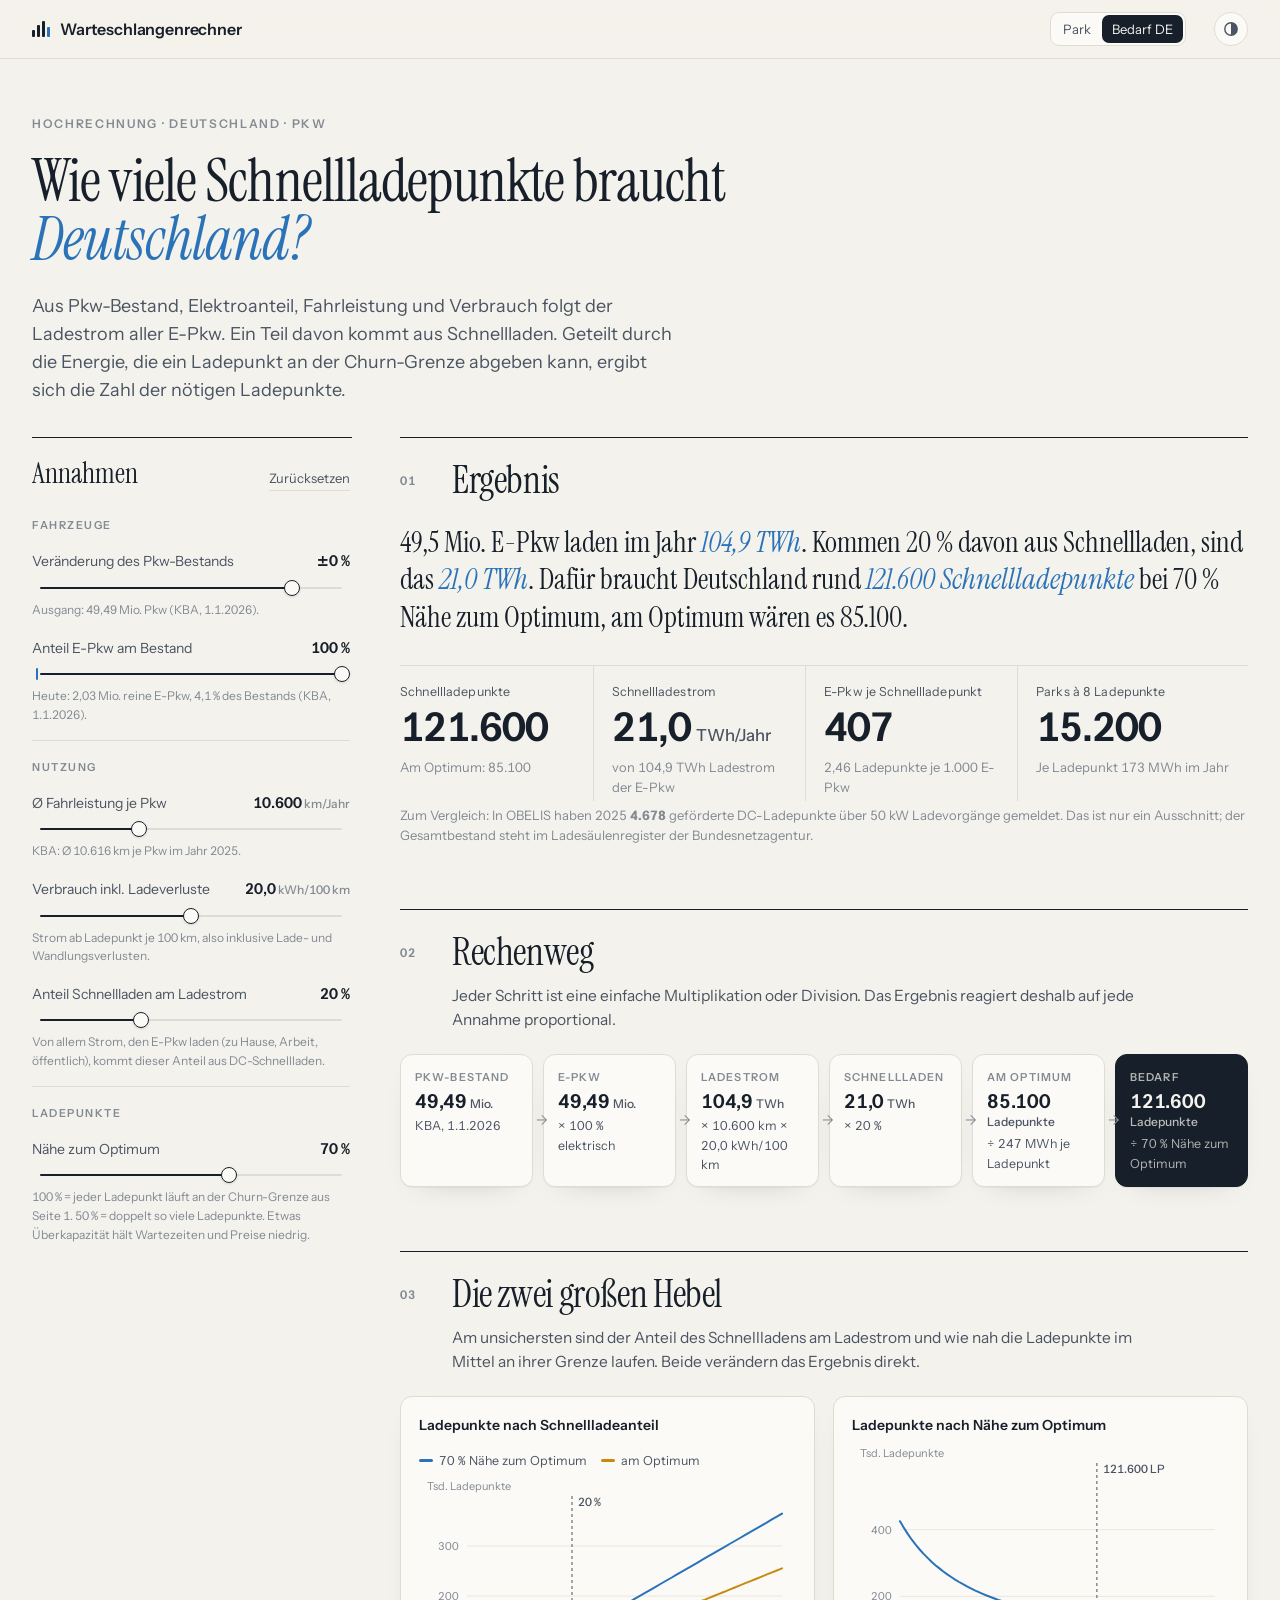
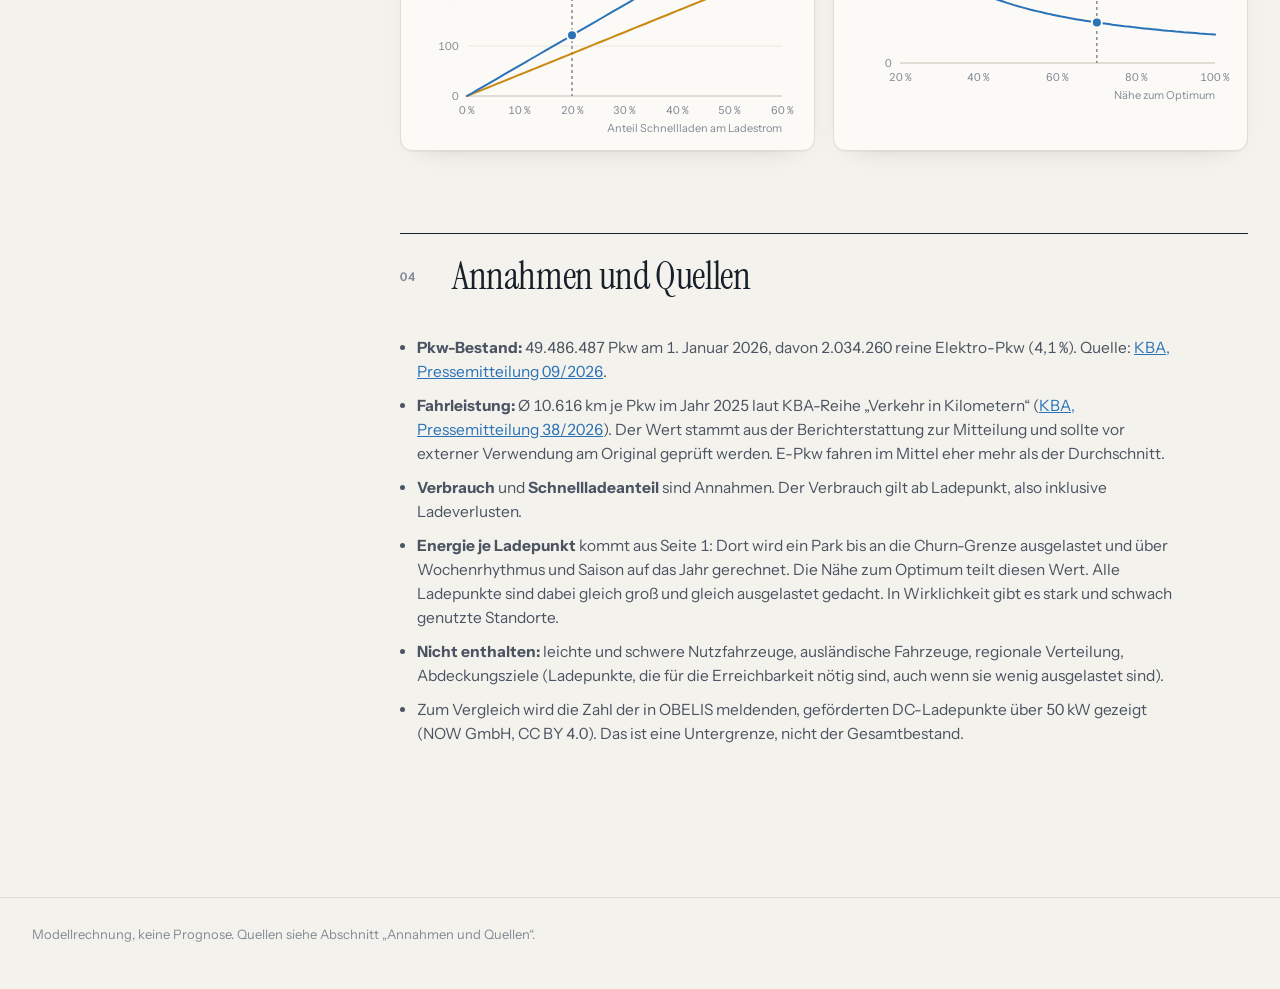
==== web/bedarf.html @ bb781775 "Seite 2: Bedarf an Schnellladepunkten in Deutschland - Eigene Seite bedarf.html mit Umschalter Park " ====
<!doctype html>
<html lang="de">
<head>
  <meta charset="utf-8">
  <meta name="viewport" content="width=device-width, initial-scale=1">
  <title>Schnellladebedarf Deutschland · Warteschlangenrechner</title>
  <meta name="description" content="Wie viele Schnellladepunkte braucht Deutschland? Hochrechnung aus Pkw-Bestand, E-Anteil, Fahrleistung, Verbrauch und Schnellladeanteil, mit der Energie je Ladepunkt aus dem Warteschlangenrechner.">
  <link rel="icon" href="data:image/svg+xml,%3Csvg xmlns='http://www.w3.org/2000/svg' viewBox='0 0 32 32'%3E%3Crect width='32' height='32' rx='7' fill='%2317202a'/%3E%3Cpath d='M7 22h18M9 22v-7h4v7M15 22V11h4v11M21 22v-4h3' stroke='%23f4f2ec' stroke-width='2' fill='none' stroke-linecap='round'/%3E%3C/svg%3E">
  <link rel="preconnect" href="https://fonts.googleapis.com">
  <link rel="preconnect" href="https://fonts.gstatic.com" crossorigin>
  <link href="https://fonts.googleapis.com/css2?family=Instrument+Sans:wght@400;500;600;700&family=Instrument+Serif:ital@0;1&display=swap" rel="stylesheet">
  <link rel="stylesheet" href="css/style.css">
</head>
<body>
  <header class="masthead">
    <div class="wrap masthead__inner">
      <a class="brand" href="#top">
        <span class="brand__mark" aria-hidden="true"><i></i><i></i><i></i><i></i></span>
        <span class="brand__name">Warteschlangenrechner</span>
      </a>
      <nav class="pages" aria-label="Seiten">
        <a href="index.html" data-page="park">Park</a>
        <a href="bedarf.html" aria-current="page">Bedarf DE</a>
      </nav>
      <button class="icon-btn" id="theme" type="button" aria-label="Farbschema wechseln" title="Hell / Dunkel">
        <svg width="16" height="16" viewBox="0 0 16 16" aria-hidden="true"><circle cx="8" cy="8" r="6.2" fill="none" stroke="currentColor" stroke-width="1.4"/><path d="M8 1.8a6.2 6.2 0 0 1 0 12.4z" fill="currentColor"/></svg>
      </button>
    </div>
  </header>

  <section class="hero hero--small" id="top">
    <div class="wrap">
      <p class="eyebrow">Hochrechnung · Deutschland · Pkw</p>
      <h1 class="hero__title">Wie viele Schnellladepunkte braucht <em>Deutschland?</em></h1>
      <p class="hero__lede">Aus Pkw-Bestand, Elektroanteil, Fahrleistung und Verbrauch folgt der Ladestrom aller E-Pkw. Ein Teil davon kommt aus Schnellladen. Geteilt durch die Energie, die ein Ladepunkt an der Churn-Grenze abgeben kann, ergibt sich die Zahl der nötigen Ladepunkte.</p>
    </div>
  </section>

  <main class="wrap app">
    <aside class="panel" aria-label="Annahmen">
      <div class="panel__inner">
        <div class="panel__head">
          <h2 class="panel__title">Annahmen</h2>
          <button class="link-btn" id="reset" type="button">Zurücksetzen</button>
        </div>
        <fieldset class="group">
          <legend>Fahrzeuge</legend>
          <div class="field" data-key="bdelta"></div>
          <div class="field" data-key="ea"></div>
        </fieldset>
        <fieldset class="group">
          <legend>Nutzung</legend>
          <div class="field" data-key="km"></div>
          <div class="field" data-key="vb"></div>
          <div class="field" data-key="sl"></div>
        </fieldset>
        <fieldset class="group">
          <legend>Ladepunkte</legend>
          <div class="field" data-key="opt"></div>
          <p class="group__lede" id="park-info"></p>
          <p class="group__lede"><a id="park-link" href="index.html">Park auf Seite 1 ändern →</a></p>
        </fieldset>
        <p class="panel__note">Die Einstellungen beider Seiten stehen in der Adresszeile und lassen sich als Link teilen.</p>
      </div>
    </aside>

    <div class="results">
      <section class="block" id="ergebnis">
        <header class="block__head">
          <span class="block__no">01</span>
          <h2>Ergebnis</h2>
        </header>
        <p class="summary" id="summary"></p>
        <div class="kpis" id="kpis"></div>
        <p class="note" id="compare"></p>
      </section>

      <section class="block" id="rechenweg">
        <header class="block__head">
          <span class="block__no">02</span>
          <h2>Rechenweg</h2>
          <p class="block__lede">Jeder Schritt ist eine einfache Multiplikation oder Division. Das Ergebnis reagiert deshalb auf jede Annahme proportional.</p>
        </header>
        <ol class="steps" id="steps"></ol>
      </section>

      <section class="block" id="empfindlichkeit">
        <header class="block__head">
          <span class="block__no">03</span>
          <h2>Die zwei großen Hebel</h2>
          <p class="block__lede">Am unsichersten sind der Anteil des Schnellladens am Ladestrom und wie nah die Ladepunkte im Mittel an ihrer Grenze laufen. Beide verändern das Ergebnis direkt.</p>
        </header>
        <div class="grid-2">
          <figure class="card">
            <figcaption class="card__title">Ladepunkte nach Schnellladeanteil <span class="legend" id="leg-sl"></span></figcaption>
            <div id="ch-sl" class="chart-box"></div>
          </figure>
          <figure class="card">
            <figcaption class="card__title">Ladepunkte nach Nähe zum Optimum</figcaption>
            <div id="ch-opt" class="chart-box"></div>
          </figure>
        </div>
      </section>

      <section class="block block--prose" id="methodik">
        <header class="block__head">
          <span class="block__no">04</span>
          <h2>Annahmen und Quellen</h2>
        </header>
        <div class="prose">
          <ul>
            <li><b>Pkw-Bestand:</b> 49.486.487 Pkw am 1. Januar 2026, davon 2.034.260 reine Elektro-Pkw (4,1 %). Quelle: <a href="https://www.kba.de/DE/Presse/Pressemitteilungen/Fahrzeugbestand/2026/pm09_fz_bestand_pm_komplett.html" target="_blank" rel="noopener">KBA, Pressemitteilung 09/2026</a>.</li>
            <li><b>Fahrleistung:</b> Ø 10.616 km je Pkw im Jahr 2025 laut KBA-Reihe „Verkehr in Kilometern“ (<a href="https://www.kba.de/DE/Presse/Pressemitteilungen/Allgemein/2026/pm38_2026_verkehr_in_kilometern.html" target="_blank" rel="noopener">KBA, Pressemitteilung 38/2026</a>). Der Wert stammt aus der Berichterstattung zur Mitteilung und sollte vor externer Verwendung am Original geprüft werden. E-Pkw fahren im Mittel eher mehr als der Durchschnitt.</li>
            <li><b>Verbrauch</b> und <b>Schnellladeanteil</b> sind Annahmen. Der Verbrauch gilt ab Ladepunkt, also inklusive Ladeverlusten.</li>
            <li><b>Energie je Ladepunkt</b> kommt aus Seite 1: Dort wird ein Park bis an die Churn-Grenze ausgelastet und über Wochenrhythmus und Saison auf das Jahr gerechnet. Die Nähe zum Optimum teilt diesen Wert. Alle Ladepunkte sind dabei gleich groß und gleich ausgelastet gedacht. In Wirklichkeit gibt es stark und schwach genutzte Standorte.</li>
            <li><b>Nicht enthalten:</b> leichte und schwere Nutzfahrzeuge, ausländische Fahrzeuge, regionale Verteilung, Abdeckungsziele (Ladepunkte, die für die Erreichbarkeit nötig sind, auch wenn sie wenig ausgelastet sind).</li>
            <li>Zum Vergleich wird die Zahl der in OBELIS meldenden, geförderten DC-Ladepunkte über 50 kW gezeigt (NOW GmbH, CC BY 4.0). Das ist eine Untergrenze, nicht der Gesamtbestand.</li>
          </ul>
        </div>
      </section>
    </div>
  </main>

  <footer class="foot">
    <div class="wrap foot__inner">
      <p>Modellrechnung, keine Prognose. Quellen siehe Abschnitt „Annahmen und Quellen“.</p>
    </div>
  </footer>
  <script type="module" src="js/bedarf.js"></script>
</body>
</html>
---- web/css/style.css ----
/* Warteschlangenrechner · nordisches Layout
   Papier, Polarnacht, Fjord. Farben als Tokens, Dunkelmodus mit eigenen, validierten Stufen. */

:root {
  color-scheme: light;
  --page: #f4f2ec;
  --surface: #fbfaf6;
  --surface-2: #ece9e1;
  --ink: #17202a;
  --ink-2: #4a5462;
  --muted: #828a94;
  --hair: #e0dcd2;
  --axis: #c6c0b3;
  --grid: #ebe7de;
  --accent: #2a73b8;
  --accent-soft: rgba(42, 115, 184, 0.10);
  --focus: #2a73b8;
  --good: #2f7d4f;
  --bad: #a8343f;

  /* Serien: Reihenfolge fest, validiert (CVD ΔE ≥ 14 hell, ≥ 9 dunkel) */
  --s1: #2a73b8;   /* Fjord: Analytik */
  --s2: #c23e52;   /* Preiselbeere: Simulation */
  --s3: #c98a12;   /* Ocker: Vergleich */
  --s1-soft: rgba(42, 115, 184, 0.16);

  /* Sequenzielle Rampe (Fjord) */
  --seq-0: #eef2f6;
  --seq-mid: #5f97cf;
  --seq-1: #0d366b;

  /* Zustände im Park */
  --charge: #2a73b8;
  --setup: #9fb6cc;
  --down: #c6c0b3;
  --wait: #c98a12;
  --churn: #c23e52;

  --radius: 12px;
  --shadow: 0 1px 0 rgba(23, 32, 42, 0.04), 0 10px 28px -22px rgba(23, 32, 42, 0.35);
  --font: "Instrument Sans", system-ui, -apple-system, "Segoe UI", sans-serif;
  --serif: "Instrument Serif", Georgia, serif;
}

@media (prefers-color-scheme: dark) {
  :root:not([data-theme="light"]) {
    color-scheme: dark;
    --page: #0e1318; --surface: #141b22; --surface-2: #1b242d;
    --ink: #e9ecef; --ink-2: #b2bac3; --muted: #7c8691;
    --hair: #222c36; --axis: #36414d; --grid: #1c252e;
    --accent: #5b9be0; --accent-soft: rgba(91, 155, 224, 0.14); --focus: #7fb2ea; --good: #5fbf85; --bad: #e0707c;
    --s1: #3a84cc; --s2: #d44c5e; --s3: #bf8a1f; --s1-soft: rgba(58, 132, 204, 0.22);
    --seq-0: #18222c; --seq-mid: #2f5f8f; --seq-1: #9ec5f4;
    --charge: #3a84cc; --setup: #3d5468; --down: #36414d; --wait: #bf8a1f; --churn: #d44c5e;
    --shadow: 0 1px 0 rgba(0, 0, 0, 0.3), 0 12px 30px -22px rgba(0, 0, 0, 0.9);
  }
}
:root[data-theme="dark"] {
  color-scheme: dark;
  --page: #0e1318; --surface: #141b22; --surface-2: #1b242d;
  --ink: #e9ecef; --ink-2: #b2bac3; --muted: #7c8691;
  --hair: #222c36; --axis: #36414d; --grid: #1c252e;
  --accent: #5b9be0; --accent-soft: rgba(91, 155, 224, 0.14); --focus: #7fb2ea; --good: #5fbf85; --bad: #e0707c;
  --s1: #3a84cc; --s2: #d44c5e; --s3: #bf8a1f; --s1-soft: rgba(58, 132, 204, 0.22);
  --seq-0: #18222c; --seq-mid: #2f5f8f; --seq-1: #9ec5f4;
  --charge: #3a84cc; --setup: #3d5468; --down: #36414d; --wait: #bf8a1f; --churn: #d44c5e;
  --shadow: 0 1px 0 rgba(0, 0, 0, 0.3), 0 12px 30px -22px rgba(0, 0, 0, 0.9);
}

*, *::before, *::after { box-sizing: border-box; }
html { scroll-behavior: smooth; scroll-padding-top: 76px; }
body {
  margin: 0; background: var(--page); color: var(--ink);
  font-family: var(--font); font-size: 15.5px; line-height: 1.55;
  -webkit-font-smoothing: antialiased; text-rendering: optimizeLegibility;
  font-feature-settings: "tnum" 1;
}
a { color: inherit; }
button, select, input { font: inherit; color: inherit; }
:focus-visible { outline: 2px solid var(--focus); outline-offset: 2px; border-radius: 4px; }
code { font-family: ui-monospace, "SF Mono", Menlo, monospace; font-size: 0.88em; background: var(--surface-2); padding: 0.1em 0.35em; border-radius: 4px; }

.wrap { max-width: 1320px; margin: 0 auto; padding: 0 32px; }
@media (max-width: 640px) { .wrap { padding: 0 16px; } }

/* ---------- Kopf */
.masthead { position: sticky; top: 0; z-index: 30; background: color-mix(in srgb, var(--page) 90%, transparent); backdrop-filter: blur(10px); -webkit-backdrop-filter: blur(10px); border-bottom: 1px solid var(--hair); }
.masthead__inner { display: flex; align-items: center; gap: 28px; height: 58px; }
.brand { display: flex; align-items: center; gap: 10px; text-decoration: none; white-space: nowrap; }
.brand__mark { display: inline-flex; align-items: flex-end; gap: 2px; height: 16px; }
.brand__mark i { width: 3px; background: var(--ink); border-radius: 1px; }
.brand__mark i:nth-child(1) { height: 7px; } .brand__mark i:nth-child(2) { height: 12px; }
.brand__mark i:nth-child(3) { height: 16px; } .brand__mark i:nth-child(4) { height: 10px; background: var(--s1); }
.brand__name { font-weight: 600; letter-spacing: -0.01em; font-size: 16px; }
.brand__sub { color: var(--muted); font-size: 13px; }
.nav { display: flex; gap: 20px; margin-left: auto; font-size: 14px; }
.nav a { text-decoration: none; color: var(--ink-2); padding: 4px 0; border-bottom: 1px solid transparent; }
.nav a:hover, .nav a.on { color: var(--ink); border-bottom-color: var(--ink); }
.icon-btn { width: 34px; height: 34px; border-radius: 50%; border: 1px solid var(--hair); background: var(--surface); display: grid; place-items: center; cursor: pointer; color: var(--ink-2); flex: none; }
.icon-btn:hover { color: var(--ink); border-color: var(--axis); }
.icon-btn--text { width: auto; padding: 0 14px; border-radius: 999px; font-size: 13px; height: 30px; }
@media (max-width: 1040px) { .nav { display: none; } .masthead .icon-btn { margin-left: auto; } }

/* ---------- Hero */
.hero { padding: 72px 0 40px; }
.hero__grid { display: grid; grid-template-columns: minmax(0, 1.25fr) minmax(0, 1fr); gap: 56px; align-items: end; }
.eyebrow { margin: 0 0 18px; font-size: 12px; letter-spacing: 0.14em; text-transform: uppercase; color: var(--muted); font-weight: 600; }
.hero__title { font-family: var(--serif); font-weight: 400; font-size: clamp(40px, 5.4vw, 74px); line-height: 1.0; letter-spacing: -0.015em; margin: 0 0 24px; }
.hero__title em { font-style: italic; color: var(--s1); }
.hero__lede { font-size: 18px; color: var(--ink-2); max-width: 36em; margin: 0; }
.hero__art { margin: 0; }
.hero__art svg { width: 100%; height: auto; display: block; overflow: visible; }
@media (max-width: 900px) { .hero { padding-top: 40px; } .hero__grid { grid-template-columns: 1fr; gap: 24px; } }

/* ---------- App-Raster */
.app { display: grid; grid-template-columns: 320px minmax(0, 1fr); gap: 48px; align-items: start; padding-bottom: 80px; }
@media (max-width: 1040px) { .app { grid-template-columns: 1fr; gap: 24px; } }

/* ---------- Seitenleiste */
.panel { position: sticky; top: 74px; max-height: calc(100vh - 90px); overflow: auto; scrollbar-width: thin; border-top: 1px solid var(--ink); }
@media (max-width: 1040px) { .panel { position: static; max-height: none; } }
.panel__inner { padding: 14px 2px 20px 0; }
.panel__head { display: flex; align-items: baseline; justify-content: space-between; margin-bottom: 4px; }
.panel__title { font-family: var(--serif); font-weight: 400; font-size: 28px; margin: 0; }
.panel__note { font-size: 12.5px; color: var(--muted); margin: 18px 0 0; }
.link-btn { border: 0; background: none; padding: 2px 0; font-size: 13px; color: var(--ink-2); cursor: pointer; border-bottom: 1px solid var(--hair); }
.link-btn:hover { color: var(--ink); border-bottom-color: var(--ink); }
.link-btn--sm { font-size: 12px; margin-left: auto; font-weight: 500; }

.group { border: 0; margin: 0; padding: 18px 0 6px; border-bottom: 1px solid var(--hair); min-width: 0; }
.group:last-of-type { border-bottom: 0; }
.group legend { float: left; width: 100%; padding: 0 0 8px; font-size: 11px; letter-spacing: 0.14em; text-transform: uppercase; color: var(--muted); font-weight: 600; }

.field { clear: both; padding: 7px 0 9px; }
.field__top { display: flex; align-items: baseline; justify-content: space-between; gap: 10px; }
.field__label { font-size: 14px; color: var(--ink-2); }
.field__value { font-size: 15px; font-weight: 600; white-space: nowrap; }
.field__value small { font-weight: 500; color: var(--muted); font-size: 12px; margin-left: 2px; }
.field__hint { font-size: 12px; color: var(--muted); margin-top: 2px; display: flex; justify-content: space-between; gap: 8px; }
.field__hint b { color: var(--ink); font-weight: 600; }
.field__hint button { border: 0; background: none; padding: 0; color: var(--ink-2); font-size: 12px; cursor: pointer; text-decoration: underline; text-decoration-color: var(--axis); text-underline-offset: 2px; }
.field__hint button:hover { color: var(--ink); }

.range { position: relative; height: 22px; margin-top: 4px; }
.range input { -webkit-appearance: none; appearance: none; width: 100%; height: 22px; background: transparent; margin: 0; position: relative; z-index: 2; cursor: pointer; }
.range input::-webkit-slider-runnable-track { height: 2px; background: transparent; }
.range input::-moz-range-track { height: 2px; background: transparent; }
.range input::-webkit-slider-thumb { -webkit-appearance: none; width: 16px; height: 16px; border-radius: 50%; background: var(--surface); border: 1.5px solid var(--ink); margin-top: -7px; box-shadow: 0 1px 3px rgba(0,0,0,.12); transition: transform .12s; }
.range input::-moz-range-thumb { width: 14px; height: 14px; border-radius: 50%; background: var(--surface); border: 1.5px solid var(--ink); }
.range input:active::-webkit-slider-thumb { transform: scale(1.15); }
.range__track { position: absolute; left: 8px; right: 8px; top: 10px; height: 2px; background: var(--hair); border-radius: 2px; }
.range__fill { position: absolute; left: 0; top: 0; bottom: 0; background: var(--ink); border-radius: 2px; }
.range__mark { position: absolute; top: -5px; width: 2px; height: 12px; background: var(--s1); border-radius: 1px; transform: translateX(-1px); }

.ctl { clear: both; padding: 8px 0 10px; display: flex; flex-direction: column; gap: 6px; }
.ctl--row { flex-direction: row; align-items: center; justify-content: space-between; }
.ctl__label { font-size: 14px; color: var(--ink-2); }
.seg { display: inline-flex; flex-wrap: wrap; border: 1px solid var(--hair); border-radius: 9px; padding: 2px; background: var(--surface); gap: 1px; align-self: flex-start; }
.seg button { border: 0; background: transparent; padding: 5px 10px; border-radius: 7px; cursor: pointer; font-size: 13px; color: var(--ink-2); white-space: nowrap; }
.seg button:hover { color: var(--ink); }
.seg button[aria-pressed="true"] { background: var(--ink); color: var(--page); }
.seg--sm button { padding: 3px 9px; font-size: 12.5px; }
.select { border: 1px solid var(--hair); background: var(--surface); border-radius: 8px; padding: 4px 8px; font-size: 14px; }

/* ---------- Opt-in-Gruppe */
.group--opt legend { display: flex; align-items: center; justify-content: space-between; }
.group__lede { clear: both; font-size: 12.5px; color: var(--muted); margin: 0 0 6px; }
.switch { position: relative; display: inline-flex; cursor: pointer; text-transform: none; letter-spacing: 0; }
.switch input { position: absolute; opacity: 0; width: 1px; height: 1px; }
.switch span { width: 34px; height: 20px; border-radius: 999px; background: var(--hair); border: 1px solid var(--axis); position: relative; transition: background .15s; }
.switch span::after { content: ""; position: absolute; top: 2px; left: 2px; width: 14px; height: 14px; border-radius: 50%; background: var(--surface); box-shadow: 0 1px 2px rgba(0,0,0,.25); transition: transform .15s; }
.switch input:checked + span { background: var(--ink); border-color: var(--ink); }
.switch input:checked + span::after { transform: translateX(14px); background: var(--page); }
.switch input:focus-visible + span { outline: 2px solid var(--focus); outline-offset: 2px; }
#dyn-body { padding-top: 4px; }
.nav a[hidden], .block[hidden], .kpis[hidden], .kpis__caption[hidden] { display: none; }

/* ---------- Vergleichstabelle */
.cmp-wrap { overflow-x: auto; }
.cmp { width: 100%; max-width: 760px; border-collapse: collapse; font-size: 13.5px; }
.cmp th, .cmp td { padding: 7px 6px; border-bottom: 1px solid var(--hair); text-align: right; white-space: nowrap; }
.cmp th { font-size: 12px; color: var(--muted); font-weight: 600; }
.cmp td:first-child, .cmp th:first-child { text-align: left; white-space: normal; color: var(--ink-2); }
.cmp td:nth-child(3) { font-weight: 600; }
.cmp td.up { color: var(--good, #2f7d4f); font-weight: 600; }
.cmp td.down { color: var(--bad, #a8343f); font-weight: 600; }
.cmp .cmp__d { display: none; }
.cmp .cmp__d.up { color: var(--good); } .cmp .cmp__d.down { color: var(--bad); }

/* ---------- Blöcke */
.results { min-width: 0; }
.block { padding: 8px 0 56px; border-top: 1px solid var(--ink); }
.block + .block { margin-top: 8px; }
.block__head { display: grid; grid-template-columns: 44px minmax(0, 1fr); column-gap: 8px; padding: 14px 0 22px; }
.block__no { font-size: 12px; color: var(--muted); font-weight: 600; letter-spacing: 0.08em; padding-top: 12px; }
.block__head h2 { font-family: var(--serif); font-weight: 400; font-size: clamp(28px, 3vw, 38px); line-height: 1.1; margin: 0; letter-spacing: -0.01em; }
.block__lede { grid-column: 2; margin: 10px 0 0; color: var(--ink-2); max-width: 46em; }
@media (max-width: 640px) { .block__head { grid-template-columns: 1fr; } .block__lede { grid-column: 1; } .block__no { padding-top: 0; } }

.card { margin: 0 0 18px; background: var(--surface); border: 1px solid var(--hair); border-radius: var(--radius); padding: 18px 18px 12px; box-shadow: var(--shadow); min-width: 0; }
.card__title { display: flex; align-items: center; gap: 14px; flex-wrap: wrap; font-size: 14px; font-weight: 600; margin: 0 0 8px; }
.grid-2 { display: grid; grid-template-columns: repeat(2, minmax(0, 1fr)); gap: 18px; }
.grid-3 { display: grid; grid-template-columns: repeat(3, minmax(0, 1fr)); gap: 18px; }
@media (max-width: 760px) { .grid-2, .grid-3 { grid-template-columns: 1fr; } }
.chart-box { width: 100%; min-height: 40px; }
.note { font-size: 13px; color: var(--muted); margin: 4px 0 0; }

.legend { display: inline-flex; flex-wrap: wrap; row-gap: 4px; gap: 14px; font-weight: 400; font-size: 12.5px; color: var(--ink-2); }
.legend span { display: inline-flex; align-items: center; gap: 6px; }
.legend i { width: 14px; height: 3px; border-radius: 2px; display: inline-block; }
.legend i.dot { width: 9px; height: 9px; border-radius: 50%; }
.legend i.bar { width: 10px; height: 10px; border-radius: 2px; }
.legend i.dash { background: repeating-linear-gradient(90deg, var(--ink-2) 0 4px, transparent 4px 7px) !important; height: 2px; }

/* ---------- Ergebnis */
.summary { font-family: var(--serif); font-size: clamp(22px, 2.3vw, 29px); line-height: 1.3; margin: 0 0 28px; max-width: 34em; }
.summary b { font-weight: 400; color: var(--s1); font-style: italic; }
.kpis { display: grid; grid-template-columns: repeat(4, minmax(0, 1fr)); border-top: 1px solid var(--hair); }
.kpi { padding: 16px 18px 4px 0; border-right: 1px solid var(--hair); margin-right: 18px; min-width: 0; }
.kpi:last-child { border-right: 0; margin-right: 0; }
.kpi__label { font-size: 12.5px; color: var(--ink-2); margin: 0 0 6px; letter-spacing: 0.01em; }
.kpi__value { font-size: clamp(28px, 3.1vw, 42px); font-weight: 600; letter-spacing: -0.025em; line-height: 1.05; margin: 0; }
.kpi__unit { font-size: 0.42em; font-weight: 500; color: var(--ink-2); margin-left: 5px; letter-spacing: 0; }
.kpi__sub { font-size: 13px; color: var(--muted); margin: 8px 0 0; }
.kpi__sub b { color: var(--ink-2); font-weight: 600; }
@media (max-width: 900px) {
  .kpis { grid-template-columns: repeat(2, minmax(0, 1fr)); }
  .kpi:nth-child(2) { border-right: 0; margin-right: 0; }
  .kpi:nth-child(-n+2) { border-bottom: 1px solid var(--hair); padding-bottom: 14px; }
}

.kpis__caption { margin: 26px 0 0; font-size: 11px; letter-spacing: 0.14em; text-transform: uppercase; color: var(--muted); font-weight: 600; }
.kpis--lp { margin-top: 8px; }
.kpis--lp .kpi__value { font-size: clamp(22px, 2.2vw, 30px); }
.dock small { white-space: nowrap; }

/* ---------- Live-Park */
.card--live { padding: 14px 18px 16px; }
.live__bar { display: flex; gap: 10px; flex-wrap: wrap; align-items: center; margin-bottom: 8px; }
.live__bar { align-items: flex-end; gap: 18px; }
.live__bar #play { margin-left: auto; }
.live__ctl { display: flex; flex-direction: column; gap: 4px; }
.live__ctl .ctl__label { font-size: 11px; letter-spacing: 0.1em; text-transform: uppercase; color: var(--muted); font-weight: 600; }
.live__note { font-size: 13px; color: var(--ink-2); margin: 2px 0 12px; }
.park svg { display: block; width: 100%; height: auto; }
.park .lp-label { font-size: 10.5px; fill: var(--muted); }
.park .lp-kw { font-size: 11px; fill: var(--ink-2); font-weight: 600; }
.park .clock { font-size: 13px; fill: var(--ink-2); font-weight: 600; }
.park .lbl { font-size: 11px; fill: var(--muted); letter-spacing: 0.08em; text-transform: uppercase; font-weight: 600; }
.live__stats { display: grid; grid-template-columns: repeat(5, minmax(0, 1fr)); gap: 12px; border-top: 1px solid var(--hair); padding-top: 12px; margin-top: 6px; }
.live__stats div { font-size: 12px; color: var(--muted); }
.live__stats b { display: block; font-size: 18px; color: var(--ink); font-weight: 600; letter-spacing: -0.01em; }
@media (max-width: 640px) { .live__stats { grid-template-columns: repeat(2, minmax(0, 1fr)); } }

/* ---------- Diagramm-Typografie */
.chart { display: block; overflow: visible; }
.chart .tick { font-size: 11px; fill: var(--muted); }
.chart .axis-label { font-size: 11px; fill: var(--muted); }
.chart .grid { stroke: var(--grid); stroke-width: 1; }
.chart .grid--v { stroke: var(--hair); }
.chart .axis { stroke: var(--axis); stroke-width: 1; }
.chart .ref { stroke: var(--ink-2); stroke-width: 1; stroke-dasharray: 3 3; }
.chart .ref-label, .chart .direct-label { font-size: 11.5px; fill: var(--ink-2); font-weight: 500; }
.chart .crosshair { stroke: var(--ink-2); stroke-width: 1; pointer-events: none; }
.chart .mark { transition: opacity .12s; }
.chart .mark.dim { opacity: 0.45; }
.chart .cell:hover { stroke: var(--ink); stroke-width: 1.5; }

.tip { position: absolute; left: 0; top: 0; z-index: 50; pointer-events: none; opacity: 0; transition: opacity .1s; background: var(--ink); color: var(--page); border-radius: 8px; padding: 8px 10px; font-size: 12.5px; line-height: 1.45; max-width: 280px; box-shadow: 0 10px 30px -12px rgba(0,0,0,.4); }
.tip b { font-weight: 600; }
.tip .row { display: flex; justify-content: space-between; gap: 14px; }
.tip .sw { display: inline-block; width: 8px; height: 8px; border-radius: 2px; margin-right: 6px; }
.tip .head { font-weight: 600; margin-bottom: 3px; }

.scale-key { display: flex; align-items: center; gap: 10px; font-size: 12px; color: var(--muted); margin-top: 6px; }
.scale-key .bar { width: 160px; height: 8px; border-radius: 4px; }

.table-box { max-height: 340px; overflow: auto; border-top: 1px solid var(--hair); margin-top: 8px; }
.table-box table { width: 100%; border-collapse: collapse; font-size: 13px; }
.table-box th, .table-box td { padding: 5px 8px; text-align: right; border-bottom: 1px solid var(--hair); white-space: nowrap; }
.table-box th:first-child, .table-box td:first-child { text-align: left; }
.table-box th { position: sticky; top: 0; background: var(--surface); font-weight: 600; color: var(--ink-2); }

/* ---------- Methodik */
.prose { max-width: 50em; color: var(--ink-2); }
.prose h3 { font-size: 15px; color: var(--ink); margin: 26px 0 6px; font-weight: 600; }
.prose p, .prose li { margin: 0 0 10px; }
.prose ul { padding-left: 1.1em; }
.prose .formula { font-family: var(--serif); font-size: 19px; color: var(--ink); background: var(--surface); border: 1px solid var(--hair); border-radius: 10px; padding: 12px 16px; margin: 10px 0 14px; overflow-x: auto; }
.prose table { border-collapse: collapse; font-size: 13.5px; margin: 6px 0 14px; }
.prose td, .prose th { border-bottom: 1px solid var(--hair); padding: 5px 12px 5px 0; text-align: left; vertical-align: top; }
.prose a { color: var(--accent); }

/* ---------- Ergebnisleiste mobil */
.dock { display: none; }
@media (max-width: 1040px) {
  .dock { display: flex; position: fixed; left: 12px; right: 12px; bottom: 12px; z-index: 40; justify-content: space-between; gap: 10px;
    background: var(--ink); color: var(--page); border-radius: 14px; padding: 9px 16px; text-decoration: none; box-shadow: 0 12px 30px -12px rgba(0,0,0,.5); }
  .dock span { display: flex; flex-direction: column; line-height: 1.2; }
  .dock small { font-size: 10.5px; opacity: .7; letter-spacing: .04em; }
  .dock b { font-size: 14px; font-weight: 600; white-space: nowrap; }
  @media (max-width: 420px) { .dock { padding: 8px 12px; gap: 6px; } .dock b { font-size: 12.5px; } .dock small { font-size: 9.5px; } }
  .foot { padding-bottom: 96px; }
}

/* ---------- Fuß */
.foot { border-top: 1px solid var(--hair); padding: 26px 0 44px; font-size: 13px; color: var(--muted); }
.foot__inner { display: grid; gap: 6px; }
.foot p { margin: 0; }

@media (prefers-reduced-motion: reduce) { html { scroll-behavior: auto; } * { transition: none !important; } }

@media (max-width: 640px) {
  .cmp { font-size: 12.5px; }
  .cmp th, .cmp td { padding: 6px 4px; }
  .cmp td:first-child { min-width: 7.5em; }
  .cmp th:nth-child(4), .cmp td:nth-child(4) { display: none; }
  .cmp .cmp__d { display: block; font-size: 11.5px; font-weight: 600; }
}
@media (max-width: 480px) {
  .masthead__inner { gap: 12px; }
  .brand__sub { display: none; }
}

/* ---------- Seitenumschalter */
.pages { display: inline-flex; border: 1px solid var(--hair); border-radius: 9px; padding: 2px; background: var(--surface); gap: 1px; flex: none; }
.pages a { text-decoration: none; font-size: 13px; color: var(--ink-2); padding: 4px 10px; border-radius: 7px; white-space: nowrap; }
.pages a:hover { color: var(--ink); }
.pages a[aria-current="page"] { background: var(--ink); color: var(--page); }
.nav + .pages { margin-left: 0; }
.masthead__inner > .pages:nth-child(2) { margin-left: auto; }
@media (max-width: 1040px) { .masthead .pages { margin-left: auto; } .masthead .pages + .icon-btn { margin-left: 0; } }

/* ---------- Seite 2 */
.hero--small { padding: 56px 0 32px; }
.hero--small .hero__title { font-size: clamp(36px, 4.6vw, 62px); max-width: 16em; }
.steps { list-style: none; margin: 0; padding: 0; display: grid; grid-template-columns: repeat(6, minmax(0, 1fr)); gap: 10px; counter-reset: s; }
.step { position: relative; background: var(--surface); border: 1px solid var(--hair); border-radius: var(--radius); padding: 14px 14px 12px; box-shadow: var(--shadow); display: flex; flex-direction: column; gap: 4px; min-width: 0; }
.step:not(:last-child)::after { content: "→"; position: absolute; right: -10px; top: 50%; transform: translate(50%, -50%); color: var(--muted); font-size: 14px; z-index: 1; }
.step__label { font-size: 11px; letter-spacing: 0.1em; text-transform: uppercase; color: var(--muted); font-weight: 600; }
.step__value { line-height: 1.15; }
.step__value b { font-size: clamp(17px, 1.5vw, 21px); font-weight: 600; letter-spacing: -0.01em; white-space: nowrap; }
.step__value small { font-size: 12px; color: var(--ink-2); font-weight: 500; }
.step--last .step__value small { color: color-mix(in srgb, var(--page) 75%, transparent); }
.step__how { font-size: 12.5px; color: var(--ink-2); }
.step--last { background: var(--ink); border-color: var(--ink); }
.step--last .step__label, .step--last .step__how { color: color-mix(in srgb, var(--page) 70%, transparent); }
.step--last .step__value b { color: var(--page); }
@media (max-width: 1240px) { .steps { grid-template-columns: repeat(3, minmax(0, 1fr)); } .step:nth-child(3n)::after { display: none; } }
@media (max-width: 640px) { .steps { grid-template-columns: 1fr; } .step::after { content: "↓"; right: 50%; top: auto; bottom: -10px; transform: translate(50%, 50%); } .step:nth-child(3n)::after { display: block; } .step:last-child::after { display: none; } }
.group__lede a { color: var(--accent); }
@media (max-width: 430px) {
  .brand__name { display: none; }
  .pages a { padding: 4px 9px; }
}
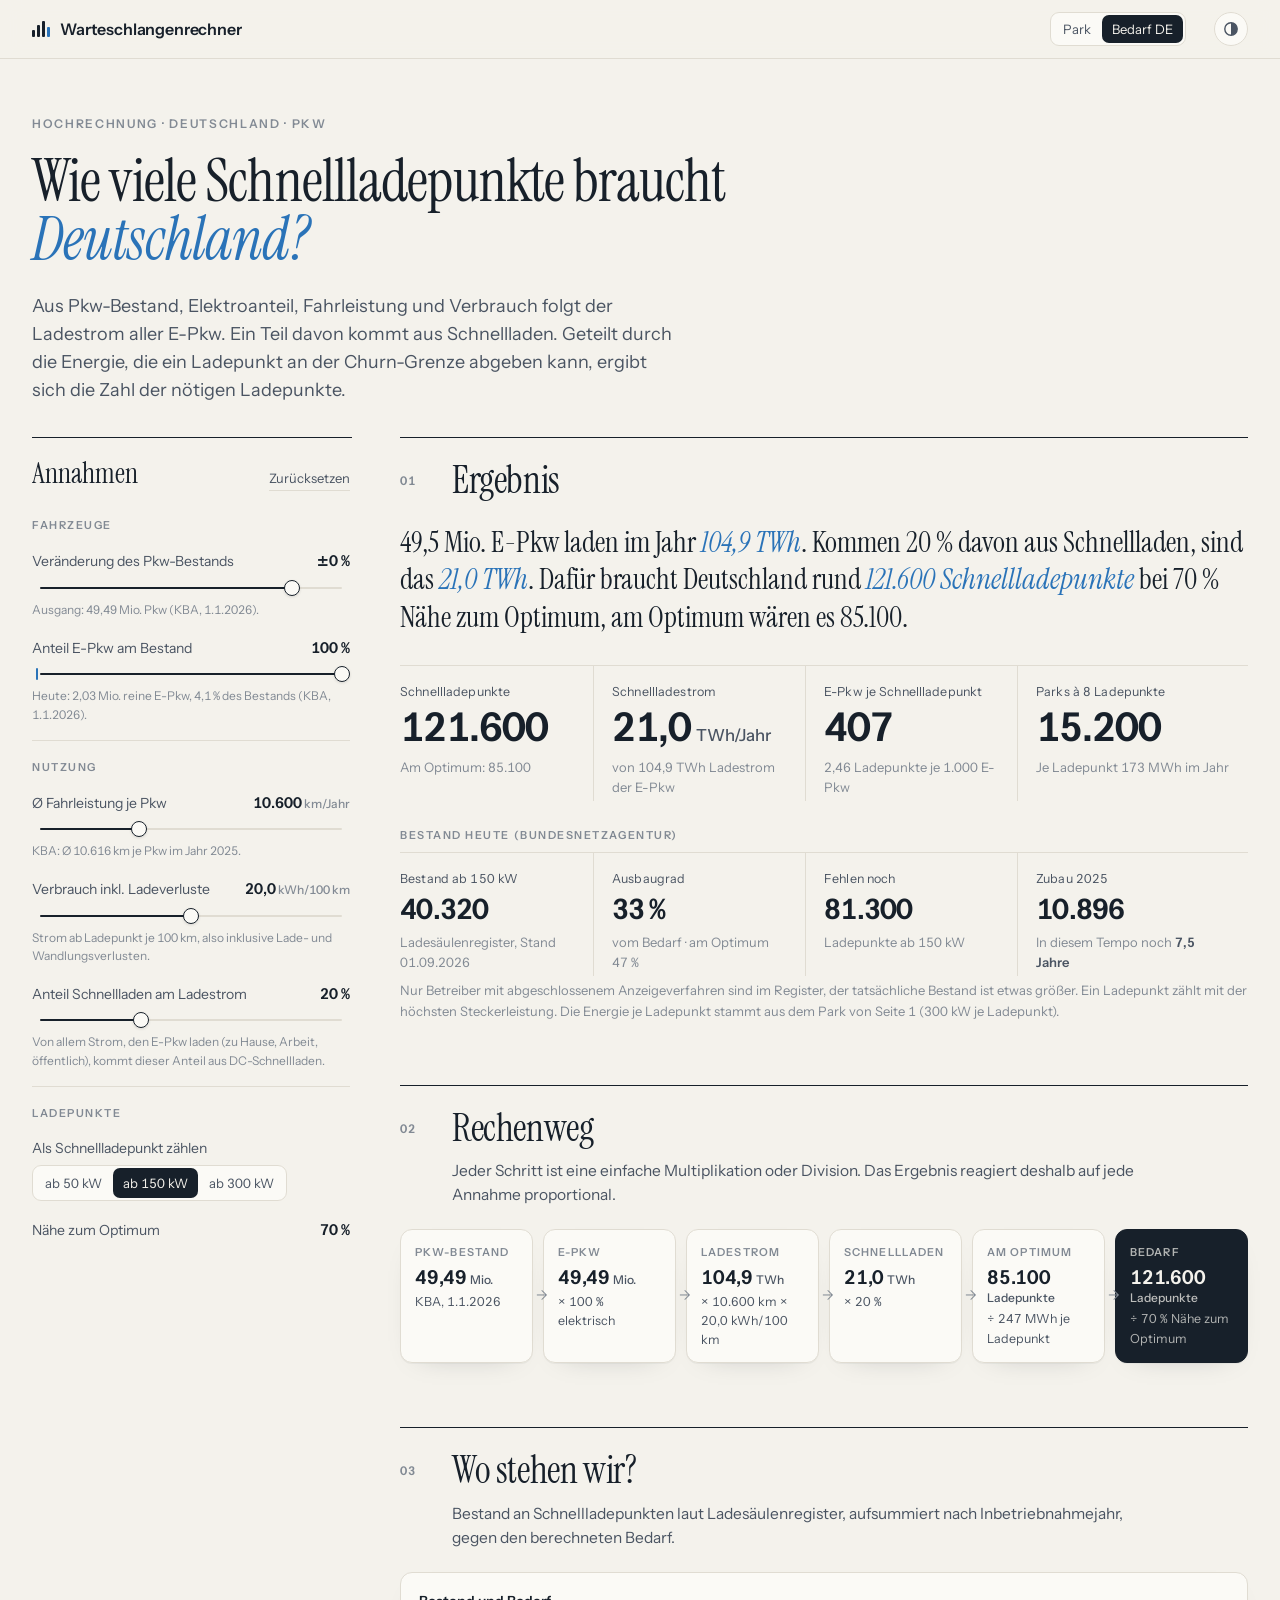
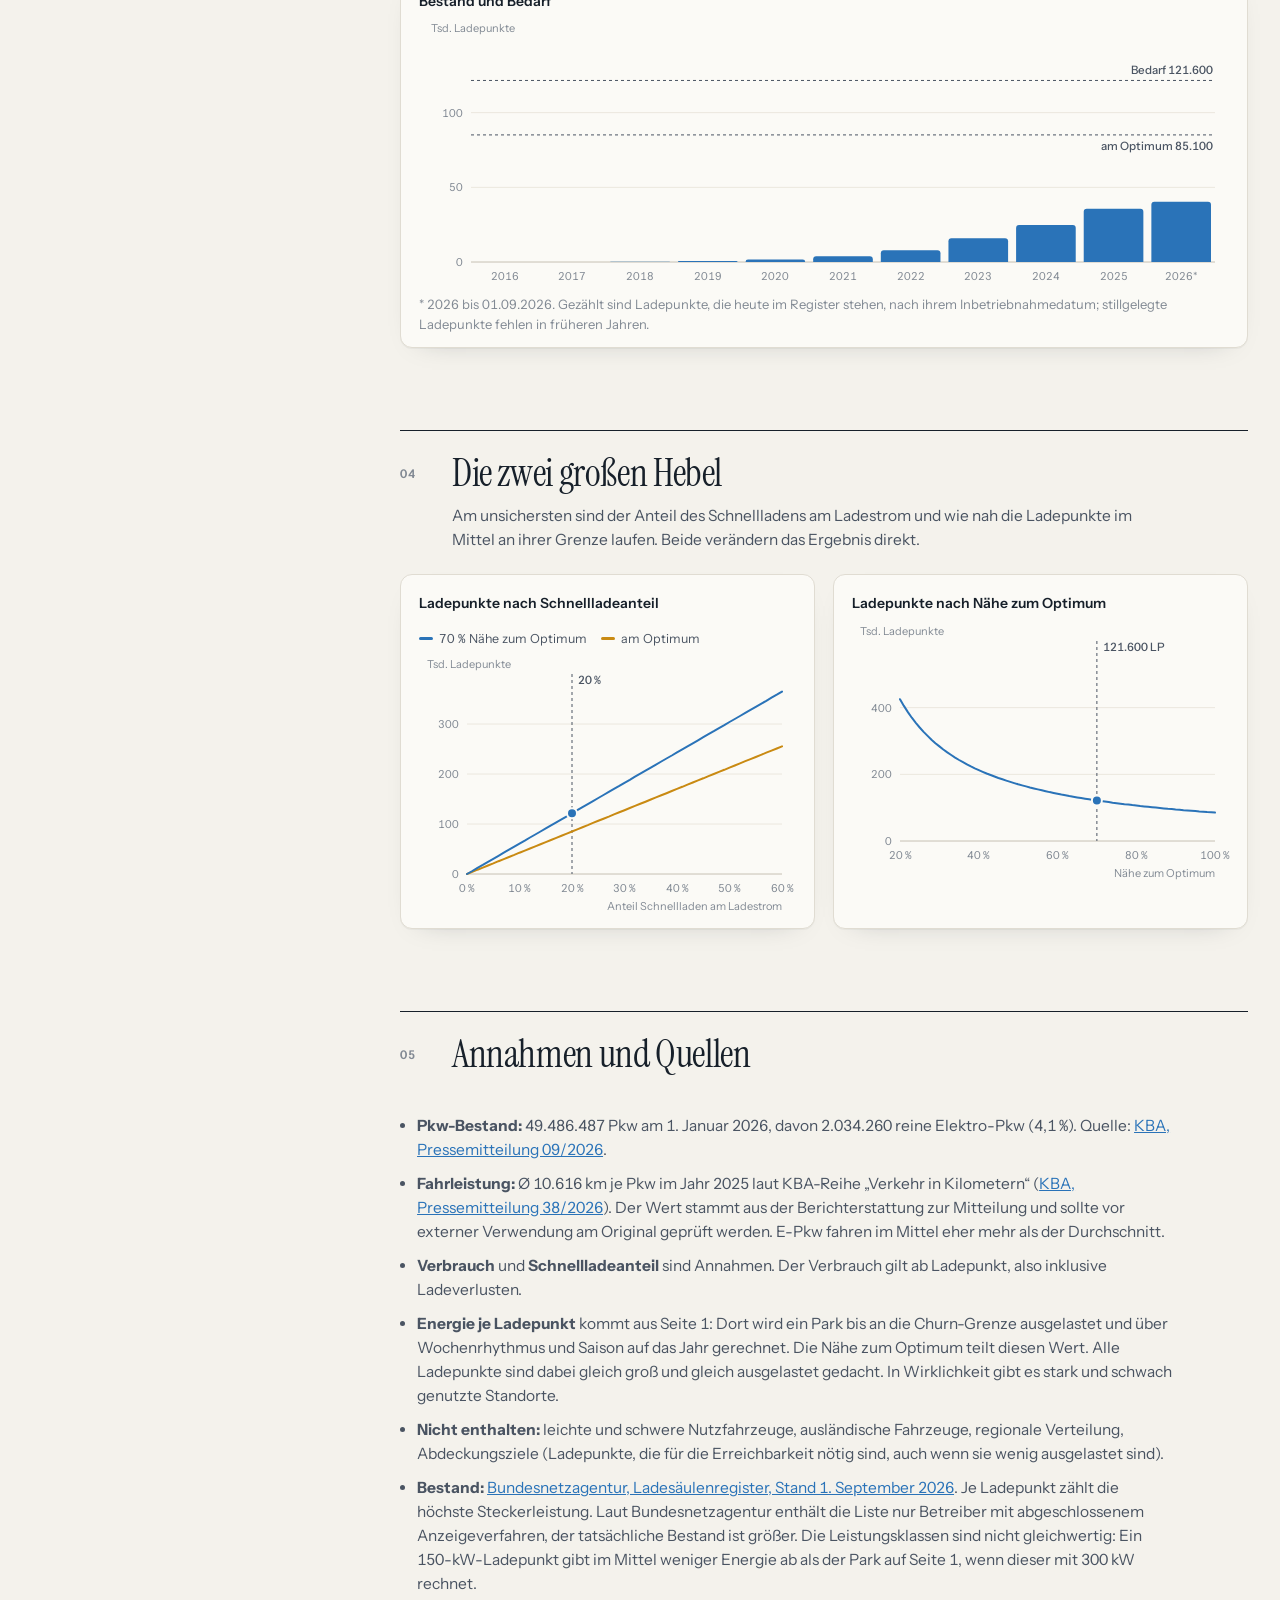
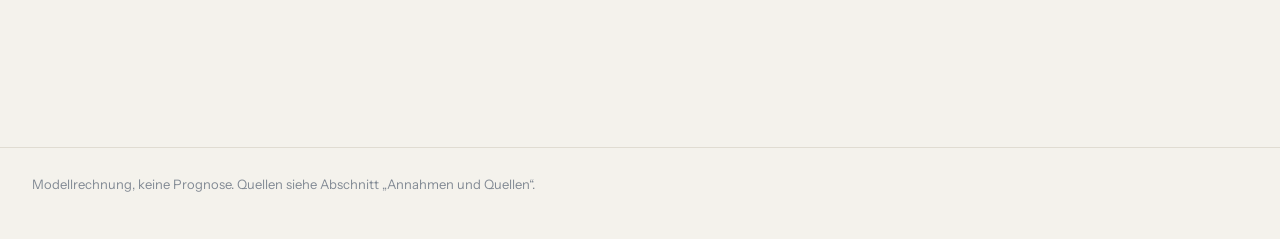
==== commit 1da228a1: "Seite 2: Bestand aus dem Ladesäulenregister der BNetzA - pipeline/bnetza.py fasst das Register (Stan" ====
--- a/web/bedarf.html
+++ b/web/bedarf.html
@@ -56,6 +56,14 @@
         </fieldset>
         <fieldset class="group">
           <legend>Ladepunkte</legend>
+          <div class="ctl">
+            <span class="ctl__label">Als Schnellladepunkt zählen</span>
+            <div class="seg" id="seg-ab" role="group" aria-label="Leistungsschwelle für den Bestand">
+              <button type="button" data-v="50">ab 50 kW</button>
+              <button type="button" data-v="150">ab 150 kW</button>
+              <button type="button" data-v="300">ab 300 kW</button>
+            </div>
+          </div>
           <div class="field" data-key="opt"></div>
           <p class="group__lede" id="park-info"></p>
           <p class="group__lede"><a id="park-link" href="index.html">Park auf Seite 1 ändern →</a></p>
@@ -72,6 +80,8 @@
         </header>
         <p class="summary" id="summary"></p>
         <div class="kpis" id="kpis"></div>
+        <p class="kpis__caption">Bestand heute (Bundesnetzagentur)</p>
+        <div class="kpis kpis--lp" id="kpis-have"></div>
         <p class="note" id="compare"></p>
       </section>
 
@@ -84,9 +94,22 @@
         <ol class="steps" id="steps"></ol>
       </section>
 
+      <section class="block" id="bestand">
+        <header class="block__head">
+          <span class="block__no">03</span>
+          <h2>Wo stehen wir?</h2>
+          <p class="block__lede">Bestand an Schnellladepunkten laut Ladesäulenregister, aufsummiert nach Inbetriebnahmejahr, gegen den berechneten Bedarf.</p>
+        </header>
+        <figure class="card">
+          <figcaption class="card__title">Bestand und Bedarf</figcaption>
+          <div id="ch-have" class="chart-box"></div>
+          <p class="note" id="have-note"></p>
+        </figure>
+      </section>
+
       <section class="block" id="empfindlichkeit">
         <header class="block__head">
-          <span class="block__no">03</span>
+          <span class="block__no">04</span>
           <h2>Die zwei großen Hebel</h2>
           <p class="block__lede">Am unsichersten sind der Anteil des Schnellladens am Ladestrom und wie nah die Ladepunkte im Mittel an ihrer Grenze laufen. Beide verändern das Ergebnis direkt.</p>
         </header>
@@ -104,7 +127,7 @@
 
       <section class="block block--prose" id="methodik">
         <header class="block__head">
-          <span class="block__no">04</span>
+          <span class="block__no">05</span>
           <h2>Annahmen und Quellen</h2>
         </header>
         <div class="prose">
@@ -114,7 +137,7 @@
             <li><b>Verbrauch</b> und <b>Schnellladeanteil</b> sind Annahmen. Der Verbrauch gilt ab Ladepunkt, also inklusive Ladeverlusten.</li>
             <li><b>Energie je Ladepunkt</b> kommt aus Seite 1: Dort wird ein Park bis an die Churn-Grenze ausgelastet und über Wochenrhythmus und Saison auf das Jahr gerechnet. Die Nähe zum Optimum teilt diesen Wert. Alle Ladepunkte sind dabei gleich groß und gleich ausgelastet gedacht. In Wirklichkeit gibt es stark und schwach genutzte Standorte.</li>
             <li><b>Nicht enthalten:</b> leichte und schwere Nutzfahrzeuge, ausländische Fahrzeuge, regionale Verteilung, Abdeckungsziele (Ladepunkte, die für die Erreichbarkeit nötig sind, auch wenn sie wenig ausgelastet sind).</li>
-            <li>Zum Vergleich wird die Zahl der in OBELIS meldenden, geförderten DC-Ladepunkte über 50 kW gezeigt (NOW GmbH, CC BY 4.0). Das ist eine Untergrenze, nicht der Gesamtbestand.</li>
+            <li><b>Bestand:</b> <a href="https://data.bundesnetzagentur.de/Bundesnetzagentur/DE/Fachthemen/ElektrizitaetundGas/E-Mobilitaet/Ladesaeulenregister_BNetzA_2026-09-01.csv" target="_blank" rel="noopener">Bundesnetzagentur, Ladesäulenregister, Stand 1. September 2026</a>. Je Ladepunkt zählt die höchste Steckerleistung. Laut Bundesnetzagentur enthält die Liste nur Betreiber mit abgeschlossenem Anzeigeverfahren, der tatsächliche Bestand ist größer. Die Leistungsklassen sind nicht gleichwertig: Ein 150-kW-Ladepunkt gibt im Mittel weniger Energie ab als der Park auf Seite 1, wenn dieser mit 300 kW rechnet.</li>
           </ul>
         </div>
       </section>
